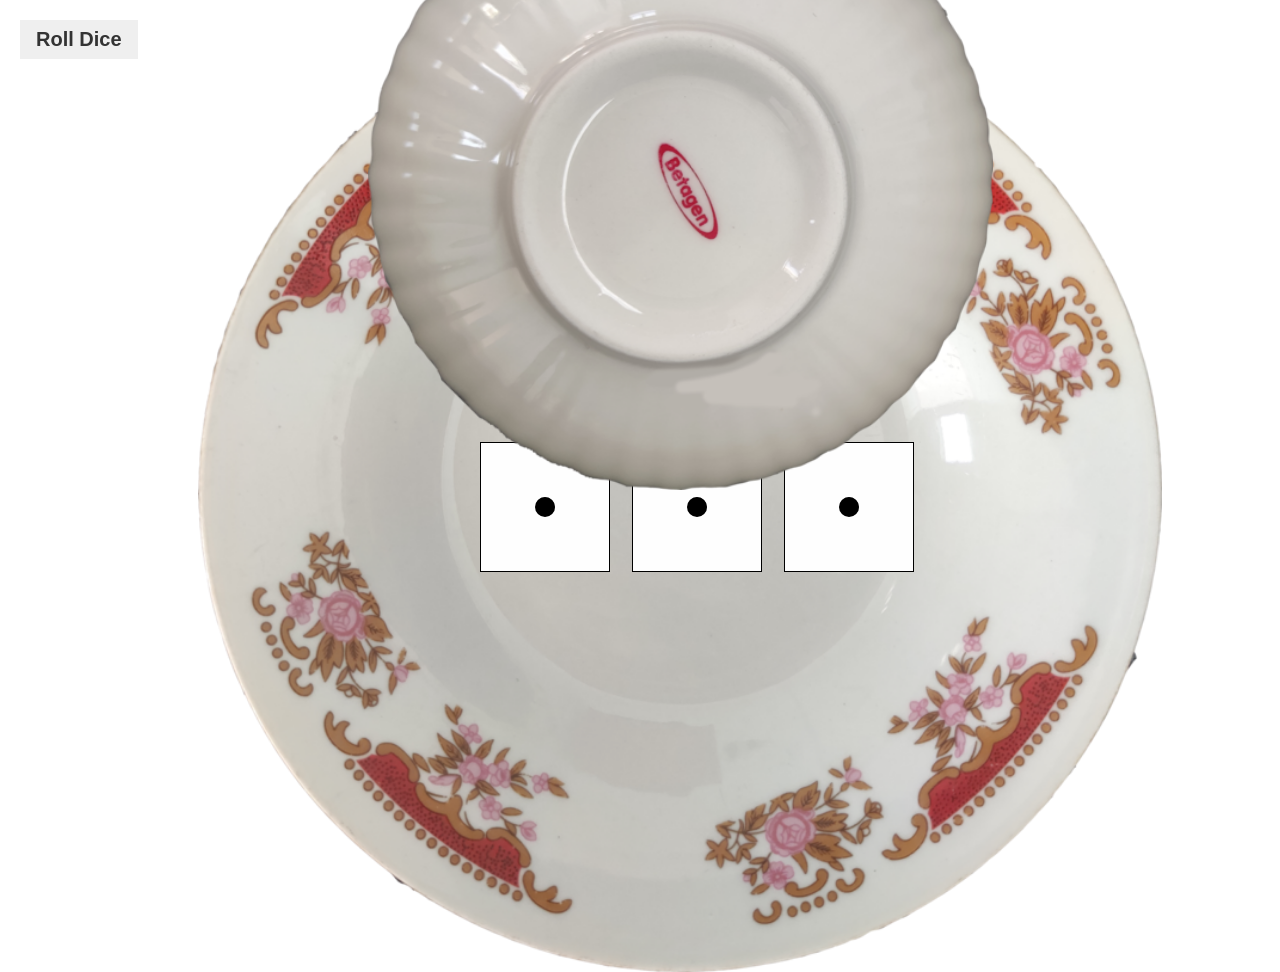
==== index.html @ cc01e654 "fix" ====
<head>
    <script src="socdia.js">
    </script>
    <link rel="stylesheet" href="styles.css" />
</head>

<body>

    <div class="dice" id="dice">
        <div class="wrap-dice">
            <ol class="die-list even-roll" data-roll="1" id="die-1">
                <li class="die-item" data-side="1">
                    <span class="dot"></span>
                </li>
                <li class="die-item" data-side="2">
                    <span class="dot"></span>
                    <span class="dot"></span>
                </li>
                <li class="die-item" data-side="3">
                    <span class="dot"></span>
                    <span class="dot"></span>
                    <span class="dot"></span>
                </li>
                <li class="die-item" data-side="4">
                    <span class="dot"></span>
                    <span class="dot"></span>
                    <span class="dot"></span>
                    <span class="dot"></span>
                </li>
                <li class="die-item" data-side="5">
                    <span class="dot"></span>
                    <span class="dot"></span>
                    <span class="dot"></span>
                    <span class="dot"></span>
                    <span class="dot"></span>
                </li>
                <li class="die-item" data-side="6">
                    <span class="dot"></span>
                    <span class="dot"></span>
                    <span class="dot"></span>
                    <span class="dot"></span>
                    <span class="dot"></span>
                    <span class="dot"></span>
                </li>
            </ol>
        </div>
        <div class="wrap-dice">
            <ol class="die-list even-roll" data-roll="1" id="die-2">
                <li class="die-item" data-side="1">
                    <span class="dot"></span>
                </li>
                <li class="die-item" data-side="2">
                    <span class="dot"></span>
                    <span class="dot"></span>
                </li>
                <li class="die-item" data-side="3">
                    <span class="dot"></span>
                    <span class="dot"></span>
                    <span class="dot"></span>
                </li>
                <li class="die-item" data-side="4">
                    <span class="dot"></span>
                    <span class="dot"></span>
                    <span class="dot"></span>
                    <span class="dot"></span>
                </li>
                <li class="die-item" data-side="5">
                    <span class="dot"></span>
                    <span class="dot"></span>
                    <span class="dot"></span>
                    <span class="dot"></span>
                    <span class="dot"></span>
                </li>
                <li class="die-item" data-side="6">
                    <span class="dot"></span>
                    <span class="dot"></span>
                    <span class="dot"></span>
                    <span class="dot"></span>
                    <span class="dot"></span>
                    <span class="dot"></span>
                </li>
            </ol>
        </div>
        <div class="wrap-dice">
            <ol class="die-list odd-roll" data-roll="1" id="die-3">
                <li class="die-item" data-side="1">
                    <span class="dot"></span>
                </li>
                <li class="die-item" data-side="2">
                    <span class="dot"></span>
                    <span class="dot"></span>
                </li>
                <li class="die-item" data-side="3">
                    <span class="dot"></span>
                    <span class="dot"></span>
                    <span class="dot"></span>
                </li>
                <li class="die-item" data-side="4">
                    <span class="dot"></span>
                    <span class="dot"></span>
                    <span class="dot"></span>
                    <span class="dot"></span>
                </li>
                <li class="die-item" data-side="5">
                    <span class="dot"></span>
                    <span class="dot"></span>
                    <span class="dot"></span>
                    <span class="dot"></span>
                    <span class="dot"></span>
                </li>
                <li class="die-item" data-side="6">
                    <span class="dot"></span>
                    <span class="dot"></span>
                    <span class="dot"></span>
                    <span class="dot"></span>
                    <span class="dot"></span>
                    <span class="dot"></span>
                </li>
            </ol>
        </div>
        <div class="bat" id="bat">
        </div>
    </div>
    <div class="chuc-nang">
        <button class="btn" onclick="rollDice()">Roll Dice</button>
    </div>

    <script src="./app.js"></script>
    <audio id="audioXD">
        <source src="./assets/dice.mp3" type="audio/mpeg">
    </audio>
</body>
---- styles.css ----
body {
  display: grid;
  flex-direction: column;
  position: relative;
  height: 100vh;
  overflow: hidden;
  width: 100%;
}

.dice {
  display: flex;
  align-items: center;
  justify-content: center;
  padding: 2rem;
  perspective: 600px;
  background-image: url(./assets/dia.png);
  background-repeat: no-repeat;
  background-position: center;
  background-size: contain;
  height: 100vh;
  width: 100vw;
}
.wrap-dice{
  margin: 18px
}
.die-list {
  padding: 10px;
  display: grid;
  grid-template-columns: 1fr;
  grid-template-rows: 1fr;
  height: 6rem;
  list-style-type: none;
  transform-style: preserve-3d;
  width: 6rem;
  
}
.bat{
  height:70vh;
  width: 70vw;
  display: block;
  position:absolute;
  z-index: 999;
  background-image: url(./assets/bat.png);
  background-repeat: no-repeat;
  background-position: center;
  background-size:contain;
  left:50%; top:50%; transform: translate(-50%, -100%);
  transition: 1s ease-in-out;
}

.even-roll {
  transition: transform 1s ease-out;
}
.odd-roll {
  transition: transform 1s ease-out;
}
.die-item {
  background-color: #fefefe;
  border: solid 1px;
  display: grid;
  grid-column: 1;
  grid-row: 1;
  grid-template-areas:
    "one two three"
    "four five six"
    "seven eight nine";
  grid-template-columns: repeat(3, 1fr);
  grid-template-rows: repeat(3, 1fr);
  height: 100%;
  padding: 1rem;
  width: 100%;
}
.dot {
  align-self: center;
  background-color: black;
  border-radius: 50%;
  box-shadow: inset -0.15rem 0.15rem 0.25rem rgba(0, 0, 0, 0.5);
  display: block;
  height: 1.25rem;
  justify-self: center;
  width: 1.25rem;
}
.even-roll[data-roll="1"] {
  transform: rotateX(360deg) rotateY(720deg) rotateZ(360deg);
}
.even-roll[data-roll="2"] {
  transform: rotateX(450deg) rotateY(720deg) rotateZ(360deg);
}
.even-roll[data-roll="3"] {
  transform: rotateX(360deg) rotateY(630deg) rotateZ(360deg);
}
.even-roll[data-roll="4"] {
  transform: rotateX(360deg) rotateY(810deg) rotateZ(360deg);
}
.even-roll[data-roll="5"] {
  transform: rotateX(270deg) rotateY(720deg) rotateZ(360deg);
}
.even-roll[data-roll="6"] {
  transform: rotateX(360deg) rotateY(900deg) rotateZ(360deg);
}
.odd-roll[data-roll="1"] {
  transform: rotateX(-360deg) rotateY(-720deg) rotateZ(-360deg);
}
.odd-roll[data-roll="2"] {
  transform: rotateX(-270deg) rotateY(-720deg) rotateZ(-360deg);
}
.odd-roll[data-roll="3"] {
  transform: rotateX(-360deg) rotateY(-810deg) rotateZ(-360deg);
}
.odd-roll[data-roll="4"] {
  transform: rotateX(-360deg) rotateY(-630deg) rotateZ(-360deg);
}
.odd-roll[data-roll="5"] {
  transform: rotateX(-450deg) rotateY(-720deg) rotateZ(-360deg);
}
.odd-roll[data-roll="6"] {
  transform: rotateX(-360deg) rotateY(-900deg) rotateZ(-360deg);
}
[data-side="1"] {
  transform: rotate3d(0, 0, 0, 90deg) translateZ(4rem);
}
[data-side="2"] {
  transform: rotate3d(-1, 0, 0, 90deg) translateZ(4rem);
}
[data-side="3"] {
  transform: rotate3d(0, 1, 0, 90deg) translateZ(4rem);
}
[data-side="4"] {
  transform: rotate3d(0, -1, 0, 90deg) translateZ(4rem);
}
[data-side="5"] {
  transform: rotate3d(1, 0, 0, 90deg) translateZ(4rem);
}
[data-side="6"] {
  transform: rotate3d(1, 0, 0, 180deg) translateZ(4rem);
}
[data-side="1"] .dot:nth-of-type(1) {
  grid-area: five;
}
[data-side="2"] .dot:nth-of-type(1) {
  grid-area: one;
}
[data-side="2"] .dot:nth-of-type(2) {
  grid-area: nine;
}
[data-side="3"] .dot:nth-of-type(1) {
  grid-area: one;
}
[data-side="3"] .dot:nth-of-type(2) {
  grid-area: five;
}
[data-side="3"] .dot:nth-of-type(3) {
  grid-area: nine;
}
[data-side="4"] .dot:nth-of-type(1) {
  grid-area: one;
}
[data-side="4"] .dot:nth-of-type(2) {
  grid-area: three;
}
[data-side="4"] .dot:nth-of-type(3) {
  grid-area: seven;
}
[data-side="4"] .dot:nth-of-type(4) {
  grid-area: nine;
}
[data-side="5"] .dot:nth-of-type(1) {
  grid-area: one;
}
[data-side="5"] .dot:nth-of-type(2) {
  grid-area: three;
}
[data-side="5"] .dot:nth-of-type(3) {
  grid-area: five;
}
[data-side="5"] .dot:nth-of-type(4) {
  grid-area: seven;
}
[data-side="5"] .dot:nth-of-type(5) {
  grid-area: nine;
}
[data-side="6"] .dot:nth-of-type(1) {
  grid-area: one;
}
[data-side="6"] .dot:nth-of-type(2) {
  grid-area: three;
}
[data-side="6"] .dot:nth-of-type(3) {
  grid-area: four;
}
[data-side="6"] .dot:nth-of-type(4) {
  grid-area: six;
}
[data-side="6"] .dot:nth-of-type(5) {
  grid-area: seven;
}
[data-side="6"] .dot:nth-of-type(6) {
  grid-area: nine;
}
button {
  align-self: center;
  background-color: #efefef;
  border: none;
  color: #333;
  font-size: 1.25rem;
  font-weight: 700;
  justify-self: center;
  padding: 0.5rem 1rem;
}
button:hover {
  cursor: pointer;
}
.chuc-nang{
  display: flex;
  flex-direction: column;
  position: fixed;
  top:20px;
  left: 20px;
  z-index: 99999;
}

@media (min-width: 900px) {
  .dice {
    perspective: 1300px;
  }
}
@keyframes lawc {
	0% {
		transform: translate(0);
	}

	10% {
		transform: translate(-100px, -100px);
	}

	20% {
		transform: translate(100px, 100px);
	}

	30% {
		transform: translate(-100px, -100px);
	}

	40% {
		transform: translate(0px, 100px);
	}

	100% {
		transform: translate(0px, -100px);
	}

	60% {
		transform: translate(100px, 0px);
	}

	70% {
		transform: translate(-100px, 0px);
	}

	80% {
		transform: translate(100px, 100px);
	}

	90% {
		transform: translate(-100px, -100px);
	}

	100% {
		transform: translate(0);
	}
}
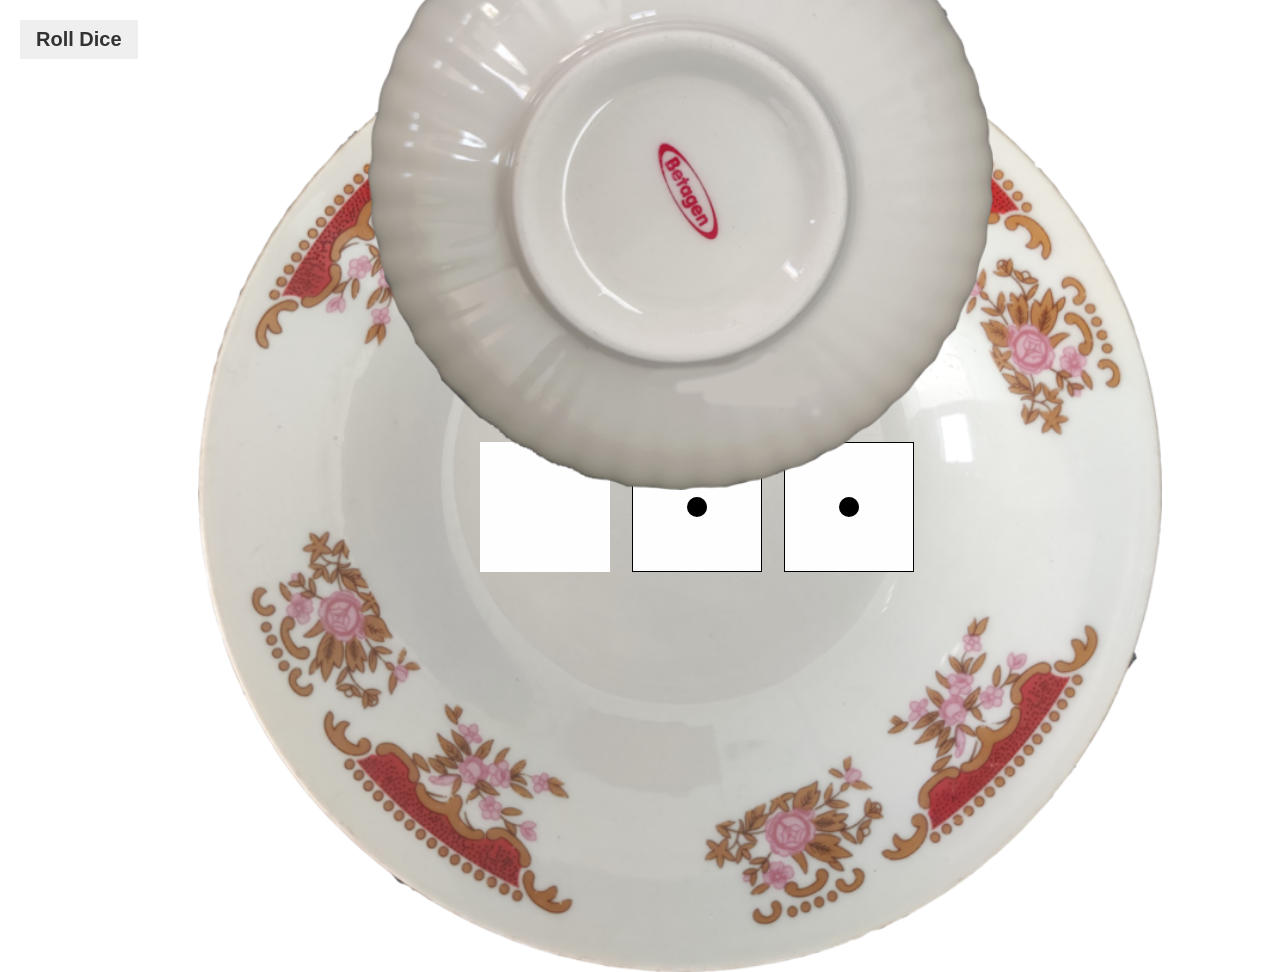
==== commit 2027d584: "as" ====
--- a/index.html
+++ b/index.html
@@ -1,12 +1,10 @@
 <head>
-    <script src="socdia.js">
-    </script>
     <link rel="stylesheet" href="styles.css" />
 </head>
 
 <body>
 
-    <div class="dice" id="dice">
+    <div class="dice" id="dice" onclick="rollDice()">
         <div class="wrap-dice">
             <ol class="die-list even-roll" data-roll="1" id="die-1">
                 <li class="die-item" data-side="1">
@@ -124,7 +122,7 @@
     <div class="chuc-nang">
         <button class="btn" onclick="rollDice()">Roll Dice</button>
     </div>
-
+    <script type="text/javascript" src="shake.js"></script>
     <script src="./app.js"></script>
     <audio id="audioXD">
         <source src="./assets/dice.mp3" type="audio/mpeg">
--- a/styles.css
+++ b/styles.css
@@ -49,10 +49,12 @@
 }
 
 .even-roll {
-  transition: transform 1s ease-out;
+  transition: transform 1.25s  ease-out;
+  transition-delay: 1.5s;
 }
 .odd-roll {
-  transition: transform 1s ease-out;
+  transition: transform 1.25s ease-out;
+  transition-delay: 1.5s;
 }
 .die-item {
   background-color: #fefefe;
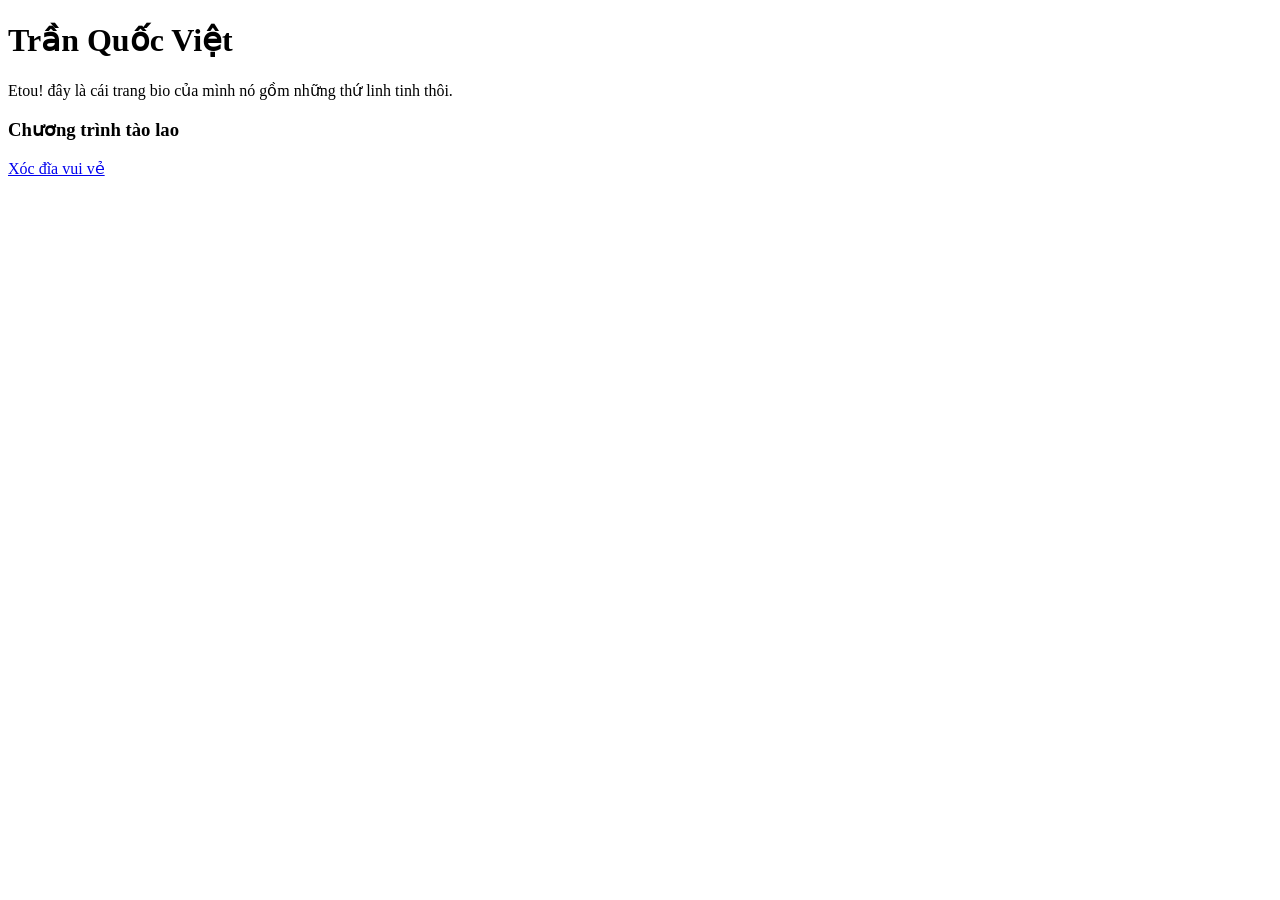
==== commit 22175bf8: "thay doi de tot hon" ====
--- a/index.html
+++ b/index.html
@@ -1,130 +1,29 @@
+<!DOCTYPE html>
+<html lang="en">
+
 <head>
-    <link rel="stylesheet" href="styles.css" />
+    <meta charset="UTF-8">
+    <meta http-equiv="X-UA-Compatible" content="IE=edge">
+    <meta name="viewport" content="width=device-width, initial-scale=1.0">
+    <title>Document</title>
 </head>
 
 <body>
+    <h1>
+        Trần Quốc Việt
+    </h1>
+    <p>
+        Etou! đây là cái trang bio của mình nó gồm những thứ linh tinh thôi.
+    </p>
+    <div>
+        <h3>
+            Chương trình tào lao
+        </h3>
+        <a href="/xocdia-project/xocdia.html">
+            Xóc đĩa vui vẻ
+        </a>
+    </div>
 
-    <div class="dice" id="dice" onclick="rollDice()">
-        <div class="wrap-dice">
-            <ol class="die-list even-roll" data-roll="1" id="die-1">
-                <li class="die-item" data-side="1">
-                    <span class="dot"></span>
-                </li>
-                <li class="die-item" data-side="2">
-                    <span class="dot"></span>
-                    <span class="dot"></span>
-                </li>
-                <li class="die-item" data-side="3">
-                    <span class="dot"></span>
-                    <span class="dot"></span>
-                    <span class="dot"></span>
-                </li>
-                <li class="die-item" data-side="4">
-                    <span class="dot"></span>
-                    <span class="dot"></span>
-                    <span class="dot"></span>
-                    <span class="dot"></span>
-                </li>
-                <li class="die-item" data-side="5">
-                    <span class="dot"></span>
-                    <span class="dot"></span>
-                    <span class="dot"></span>
-                    <span class="dot"></span>
-                    <span class="dot"></span>
-                </li>
-                <li class="die-item" data-side="6">
-                    <span class="dot"></span>
-                    <span class="dot"></span>
-                    <span class="dot"></span>
-                    <span class="dot"></span>
-                    <span class="dot"></span>
-                    <span class="dot"></span>
-                </li>
-            </ol>
-        </div>
-        <div class="wrap-dice">
-            <ol class="die-list even-roll" data-roll="1" id="die-2">
-                <li class="die-item" data-side="1">
-                    <span class="dot"></span>
-                </li>
-                <li class="die-item" data-side="2">
-                    <span class="dot"></span>
-                    <span class="dot"></span>
-                </li>
-                <li class="die-item" data-side="3">
-                    <span class="dot"></span>
-                    <span class="dot"></span>
-                    <span class="dot"></span>
-                </li>
-                <li class="die-item" data-side="4">
-                    <span class="dot"></span>
-                    <span class="dot"></span>
-                    <span class="dot"></span>
-                    <span class="dot"></span>
-                </li>
-                <li class="die-item" data-side="5">
-                    <span class="dot"></span>
-                    <span class="dot"></span>
-                    <span class="dot"></span>
-                    <span class="dot"></span>
-                    <span class="dot"></span>
-                </li>
-                <li class="die-item" data-side="6">
-                    <span class="dot"></span>
-                    <span class="dot"></span>
-                    <span class="dot"></span>
-                    <span class="dot"></span>
-                    <span class="dot"></span>
-                    <span class="dot"></span>
-                </li>
-            </ol>
-        </div>
-        <div class="wrap-dice">
-            <ol class="die-list odd-roll" data-roll="1" id="die-3">
-                <li class="die-item" data-side="1">
-                    <span class="dot"></span>
-                </li>
-                <li class="die-item" data-side="2">
-                    <span class="dot"></span>
-                    <span class="dot"></span>
-                </li>
-                <li class="die-item" data-side="3">
-                    <span class="dot"></span>
-                    <span class="dot"></span>
-                    <span class="dot"></span>
-                </li>
-                <li class="die-item" data-side="4">
-                    <span class="dot"></span>
-                    <span class="dot"></span>
-                    <span class="dot"></span>
-                    <span class="dot"></span>
-                </li>
-                <li class="die-item" data-side="5">
-                    <span class="dot"></span>
-                    <span class="dot"></span>
-                    <span class="dot"></span>
-                    <span class="dot"></span>
-                    <span class="dot"></span>
-                </li>
-                <li class="die-item" data-side="6">
-                    <span class="dot"></span>
-                    <span class="dot"></span>
-                    <span class="dot"></span>
-                    <span class="dot"></span>
-                    <span class="dot"></span>
-                    <span class="dot"></span>
-                </li>
-            </ol>
-        </div>
-        <div class="bat" id="bat">
-        </div>
-    </div>
-    <div class="chuc-nang">
-        <button class="btn" onclick="rollDice()">Roll Dice</button>
-    </div>
-    <script type="text/javascript" src="shake.js"></script>
-    <script src="./app.js"></script>
-    <audio id="audioXD">
-        <source src="./assets/dice.mp3" type="audio/mpeg">
-    </audio>
-</body>+</body>
+
+</html>
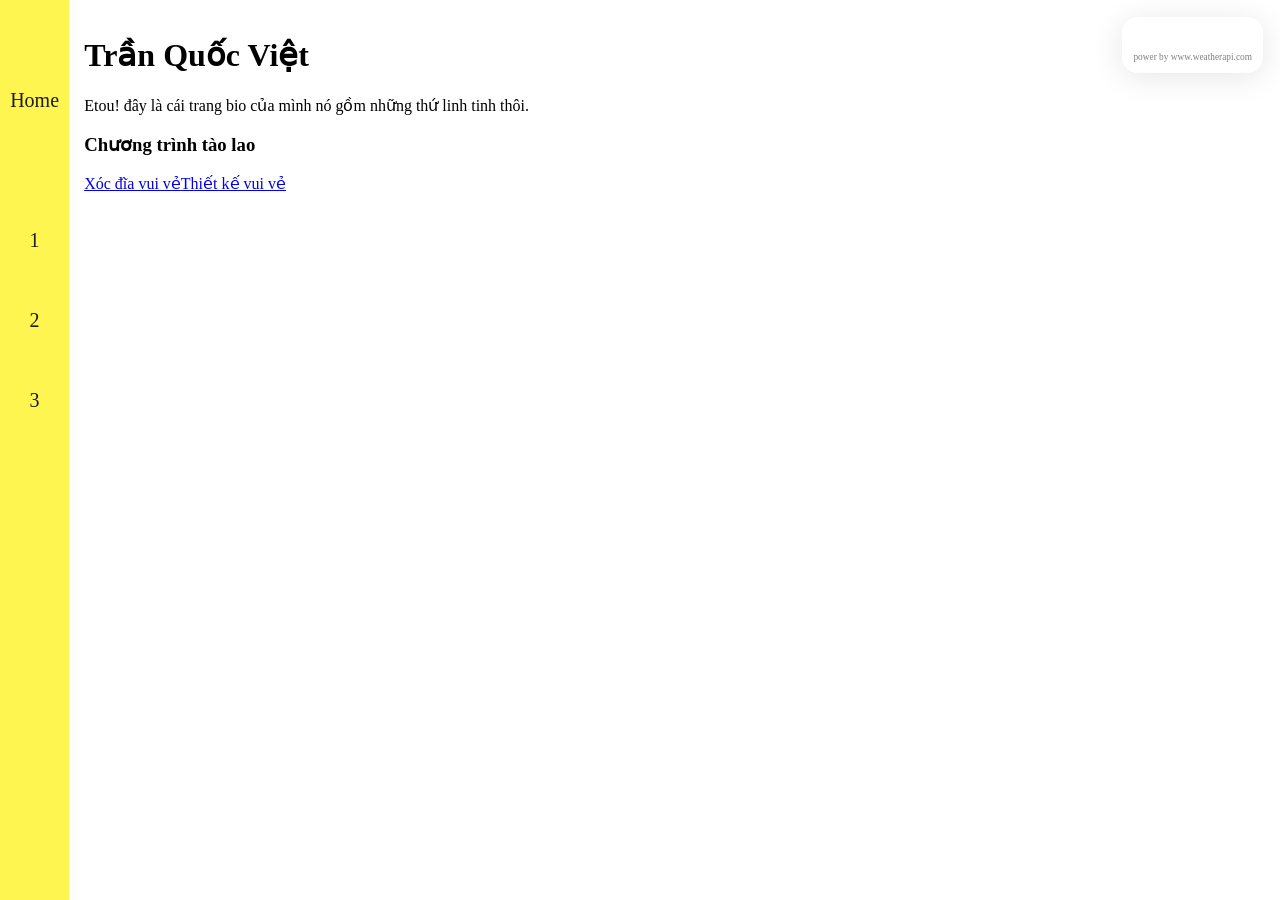
==== commit 44129acd: "weather add" ====
--- a/index.html
+++ b/index.html
@@ -5,24 +5,82 @@
     <meta charset="UTF-8">
     <meta http-equiv="X-UA-Compatible" content="IE=edge">
     <meta name="viewport" content="width=device-width, initial-scale=1.0">
-    <title>Document</title>
+    <link rel="stylesheet" href="index.css" />
+    <link rel="icon" href="./assets/nekro.png">
+    <script src="index.js" type="text/javascript"></script>
+    <title>Bio Gì đó</title>
 </head>
 
 <body>
-    <h1>
-        Trần Quốc Việt
-    </h1>
-    <p>
-        Etou! đây là cái trang bio của mình nó gồm những thứ linh tinh thôi.
-    </p>
-    <div>
+    <div class="left-container">
+        <div class="side-nav">
+            <div class="item">
+                <span>Home</span>
+            </div>
+            <div class="item">
+                <span>1</span>
+            </div>
+            <div class="item">
+                <span>2</span>
+            </div>
+            <div class="item">
+                <span>3</span>
+            </div>
+        </div>
+    </div>
+    <div class="right-container">
+        <h1>
+            Trần Quốc Việt
+        </h1>
+        <p>
+            Etou! đây là cái trang bio của mình nó gồm những thứ linh tinh thôi.
+        </p>
         <h3>
             Chương trình tào lao
         </h3>
-        <a href="/xocdia-project/xocdia.html">
-            Xóc đĩa vui vẻ
-        </a>
+        <div class="program-list">
+
+            <a href="/xocdia-project/xocdia.html">
+                Xóc đĩa vui vẻ
+            </a>
+            <a href="/xocdia-project/xocdia.html">
+                Thiết kế vui vẻ
+            </a>
+        </div>
     </div>
+    <div class="floating-weather">
+        <div class="location">
+            <div class="l-name" id="l-name">
+            </div>
+            <div class="l-country" id="l-country">
+            </div>
+            <div class="coordinates" id="coordinates">
+
+            </div>
+        </div>
+        <div class="weather-today">
+            <div class="weather-icon" id="weather-icon">
+
+            </div>
+            <div class="weather-info">
+                <div class="current-tempo" id="current-tempo">
+
+                </div>
+                <div class="humidity" id="humidity">
+
+                </div>
+                <div class="UV" id="UV">
+
+                </div>
+            </div>
+
+        </div>
+        <div class="credit">
+            power by www.weatherapi.com
+        </div>
+    </div>
+
+
 
 </body>
 
--- a/index.css
+++ b/index.css
@@ -0,0 +1,135 @@
+body{
+    width: 100vw;
+    height: 100vh;
+    overflow-y: hidden;
+    overflow-x: hidden;
+    display: flex;
+    flex-direction: row;
+    transition: 1s ease-in-out;
+    margin: 0;
+}
+.left-container{
+    width: 75px;
+    transition: ease-out 0.5s ;
+}
+.right-container{
+    width: 100%;
+    padding: 15px;
+    overflow-x: auto;
+    overflow-y: auto;
+}
+.side-nav .item:first-child{
+    height: 200px;
+}
+.side-nav{
+    background-color: #FFF550;
+    display: flex;
+    flex-direction: column;
+    height: 100%;
+}
+.left-container:hover{
+    width: 175px;
+    transition: ease-in 0.5s ;
+}
+.side-nav .item{
+    height: 80px;
+    display: flex;
+    justify-content: center;
+    align-items: center;
+    color: #1C1C1C;
+    font-size: 20px;
+}
+.program-list{
+    display: flex;
+    flex-wrap: wrap;
+    height: 2000px;
+    
+}
+
+/*
+    This is scroll for right-container
+*/
+::-webkit-scrollbar {
+  width: 10px;
+}
+
+/* Track */
+::-webkit-scrollbar-track {
+  background: #dbd445; 
+}
+ 
+/* Handle */
+::-webkit-scrollbar-thumb {
+  background: #1C1C1C; 
+  border-radius: 5px;
+}
+
+/* Handle on hover */
+::-webkit-scrollbar-thumb:hover {
+  background: #050d4d; 
+}
+.floating-weather{
+    display: flex;
+    flex-direction: column;
+    position: fixed;
+    right: 7px;
+    top: 7px;
+    margin: 10px;
+    background: rgba(255, 255, 255, 0.2);
+    border-radius: 16px;
+    box-shadow: 0 4px 30px rgba(0, 0, 0, 0.1);
+    backdrop-filter: blur(5px);
+    -webkit-backdrop-filter: blur(5px);
+    border: 1px solid rgba(255, 255, 255, 0.57);
+        
+    transition: ease-in 0.5s;
+    padding: 10px
+}
+.floating-weather:hover{
+    background: #FFB920;
+     border-radius: 16px;
+    box-shadow: 0 4px 30px rgba(190, 190, 190, 0.562);
+    backdrop-filter: blur(5px);
+    -webkit-backdrop-filter: blur(5px);
+    border: 1px solid rgba(255, 255, 255, 0.57);
+    transition: ease-out 0.5s;
+}
+.location{
+    display: flex;
+    flex-direction: column;
+    justify-content: center;
+    align-items: center;
+    padding-bottom: 5px;
+}
+.l-name{
+    font-size: 35px;
+}
+.weather-icon{
+    margin-right: 10px;
+    display: flex;
+    flex-direction: column;
+    justify-items: center;
+    align-items: center;
+}
+.weather-today{
+    width: fit-content;
+    display: flex;
+    flex-direction: row;
+    font-size: 16px;
+}
+.weather-info {
+    display: flex;
+    flex-direction: column;
+    margin: 5px;
+    white-space: 5px;
+}
+.weather-info > *{
+    margin-top: 3px
+}
+.credit{
+    display: flex;
+    flex-direction: row-reverse;
+    color: gray;
+    word-spacing:5%;
+    font-size: 7pt;
+}
